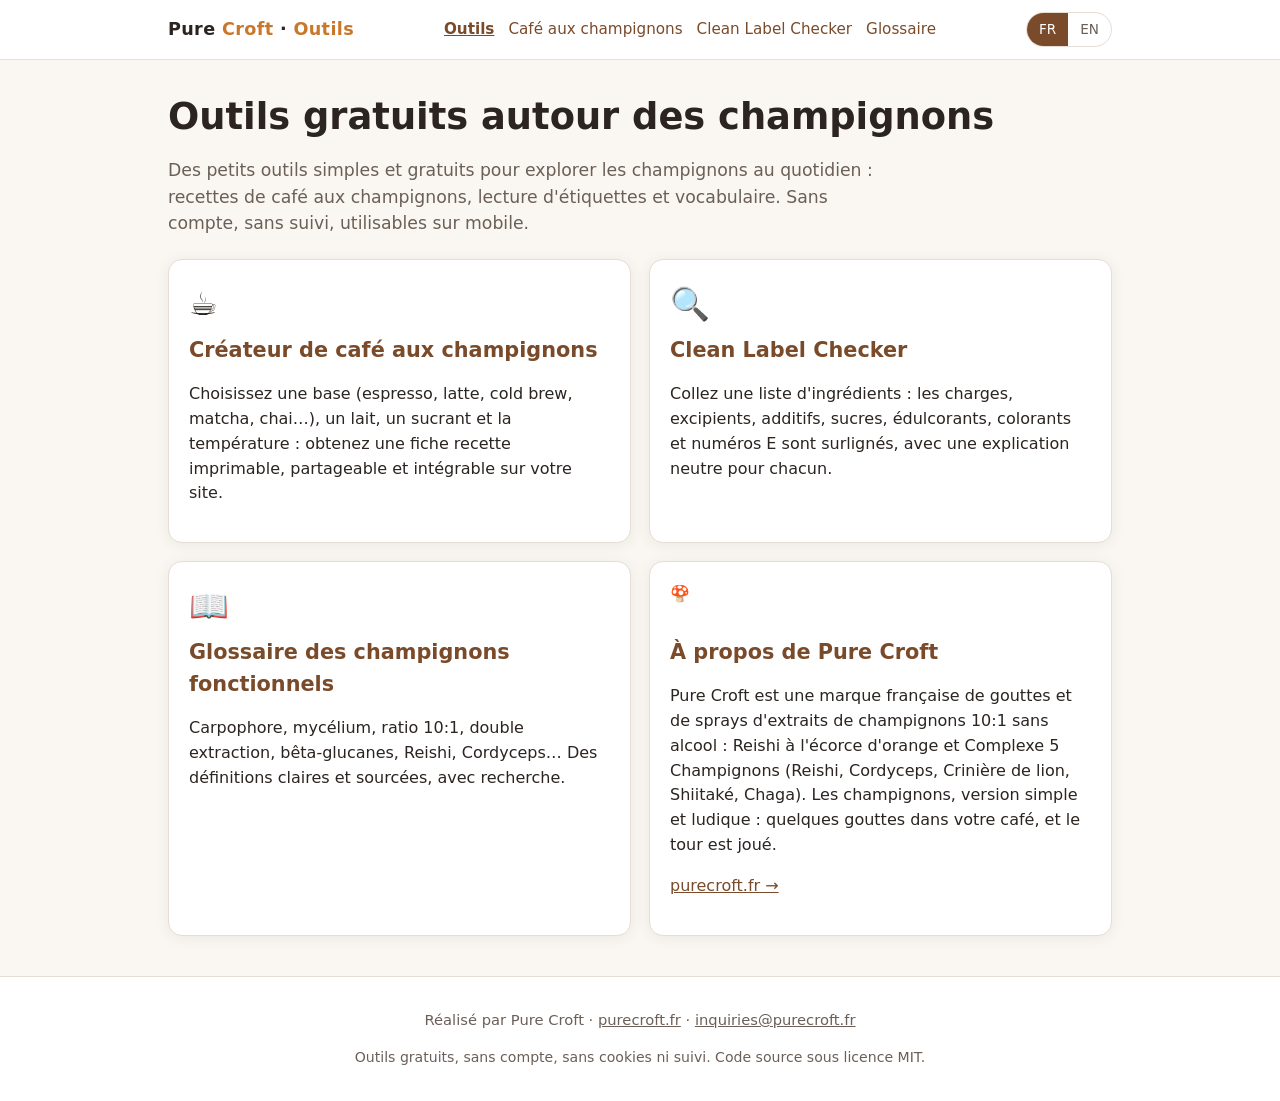
==== index.html @ 884c9f37 "Initial release" ====
<!doctype html>
<html lang="fr" class="lang-fr">
<head>
<meta charset="utf-8">
<meta name="viewport" content="width=device-width, initial-scale=1">
<title>Outils gratuits autour des champignons | Pure Croft</title>
<meta name="description" content="Outils gratuits Pure Croft : créateur de café aux champignons, vérificateur d&#x27;étiquettes clean label et glossaire des champignons fonctionnels. Sans compte ni suivi.">
<meta name="pc-title-fr" content="Outils gratuits autour des champignons | Pure Croft">
<meta name="pc-title-en" content="Free mushroom tools | Pure Croft">
<link rel="canonical" href="https://purecroft.github.io/tools/">
<link rel="alternate" hreflang="fr" href="https://purecroft.github.io/tools/">
<link rel="alternate" hreflang="en" href="https://purecroft.github.io/tools/?lang=en">
<link rel="alternate" hreflang="x-default" href="https://purecroft.github.io/tools/">
<meta name="robots" content="index,follow">
<meta name="author" content="Pure Croft">
<meta name="theme-color" content="#7a4b2a">
<meta property="og:type" content="website">
<meta property="og:site_name" content="Pure Croft Tools">
<meta property="og:title" content="Outils gratuits autour des champignons | Pure Croft">
<meta property="og:description" content="Outils gratuits Pure Croft : créateur de café aux champignons, vérificateur d&#x27;étiquettes clean label et glossaire des champignons fonctionnels. Sans compte ni suivi.">
<meta property="og:url" content="https://purecroft.github.io/tools/">
<meta property="og:image" content="https://purecroft.github.io/tools/assets/og-index.png">
<meta property="og:image:width" content="1200">
<meta property="og:image:height" content="630">
<meta property="og:locale" content="fr_FR">
<meta property="og:locale:alternate" content="en_GB">
<meta name="twitter:card" content="summary_large_image">
<meta name="twitter:title" content="Free mushroom tools | Pure Croft">
<meta name="twitter:description" content="Free Pure Croft tools: mushroom coffee recipe builder, clean label ingredient checker and functional mushroom glossary. No account, no tracking.">
<meta name="twitter:image" content="https://purecroft.github.io/tools/assets/og-index.png">
<link rel="icon" href="assets/favicon.svg" type="image/svg+xml">
<link rel="stylesheet" href="assets/style.css">

<script src="assets/common.js"></script>
<script type="application/ld+json">
{
 "@context": "https://schema.org",
 "@graph": [
  {
   "@type": "WebSite",
   "name": "Pure Croft Tools",
   "url": "https://purecroft.github.io/tools/",
   "inLanguage": [
    "fr",
    "en"
   ],
   "publisher": {
    "@type": "Organization",
    "name": "Pure Croft",
    "url": "https://purecroft.fr/",
    "email": "inquiries@purecroft.fr"
   }
  },
  {
   "@type": "ItemList",
   "itemListElement": [
    {
     "@type": "ListItem",
     "position": 1,
     "url": "https://purecroft.github.io/tools/mushroom-coffee-builder/",
     "name": "Créateur de café aux champignons / Mushroom Coffee Builder"
    },
    {
     "@type": "ListItem",
     "position": 2,
     "url": "https://purecroft.github.io/tools/clean-label-checker/",
     "name": "Clean Label Checker"
    },
    {
     "@type": "ListItem",
     "position": 3,
     "url": "https://purecroft.github.io/tools/glossary/",
     "name": "Glossaire des champignons fonctionnels / Functional mushroom glossary"
    }
   ]
  }
 ]
}
</script>

</head>
<body>
<a class="skip" href="#main"><span class="l-fr">Aller au contenu</span><span class="l-en" lang="en">Skip to content</span></a>
<header class="site"><div class="wrap">
<a class="logo" href="">Pure <span>Croft</span> · <span class="l-fr">Outils</span><span class="l-en" lang="en">Tools</span></a>
<nav class="tools" aria-label="Outils / Tools"><a href="" aria-current="page"><span class="l-fr">Outils</span><span class="l-en" lang="en">Tools</span></a><a href="mushroom-coffee-builder/"><span class="l-fr">Café aux champignons</span><span class="l-en" lang="en">Mushroom coffee</span></a><a href="clean-label-checker/"><span class="l-fr">Clean Label Checker</span><span class="l-en" lang="en">Clean Label Checker</span></a><a href="glossary/"><span class="l-fr">Glossaire</span><span class="l-en" lang="en">Glossary</span></a></nav>
<div class="langswitch" role="group" aria-label="Langue / Language"><button type="button" data-lang="fr" aria-pressed="true">FR</button><button type="button" data-lang="en" aria-pressed="false">EN</button></div>
</div></header>
<main id="main"><div class="wrap">

<h1><span class="l-fr">Outils gratuits autour des champignons</span><span class="l-en" lang="en">Free mushroom tools</span></h1>
<p class="lede"><span class="l-fr">Des petits outils simples et gratuits pour explorer les champignons au quotidien : recettes de café aux champignons, lecture d'étiquettes et vocabulaire. Sans compte, sans suivi, utilisables sur mobile.</span><span class="l-en" lang="en">Small, simple and free tools to explore mushrooms in everyday life: mushroom coffee recipes, label reading and vocabulary. No account, no tracking, mobile friendly.</span></p>
<div class="grid two" style="margin-top:22px">
<a class="card tile" href="mushroom-coffee-builder/"><div class="emoji" aria-hidden="true">☕</div>
<h2><span class="l-fr">Créateur de café aux champignons</span><span class="l-en" lang="en">Mushroom Coffee Builder</span></h2>
<p><span class="l-fr">Choisissez une base (espresso, latte, cold brew, matcha, chai…), un lait, un sucrant et la température : obtenez une fiche recette imprimable, partageable et intégrable sur votre site.</span><span class="l-en" lang="en">Pick a base (espresso, latte, cold brew, matcha, chai…), milk, sweetener and temperature: get a printable, shareable recipe card you can also embed on your site.</span></p></a>
<a class="card tile" href="clean-label-checker/"><div class="emoji" aria-hidden="true">🔍</div>
<h2><span class="l-fr">Clean Label Checker</span><span class="l-en" lang="en">Clean Label Checker</span></h2>
<p><span class="l-fr">Collez une liste d'ingrédients : les charges, excipients, additifs, sucres, édulcorants, colorants et numéros E sont surlignés, avec une explication neutre pour chacun.</span><span class="l-en" lang="en">Paste an ingredient list: fillers, excipients, additives, sugars, sweeteners, colours and E-numbers are highlighted, each with a neutral one-line explanation.</span></p></a>
<a class="card tile" href="glossary/"><div class="emoji" aria-hidden="true">📖</div>
<h2><span class="l-fr">Glossaire des champignons fonctionnels</span><span class="l-en" lang="en">Functional mushroom glossary</span></h2>
<p><span class="l-fr">Carpophore, mycélium, ratio 10:1, double extraction, bêta-glucanes, Reishi, Cordyceps… Des définitions claires et sourcées, avec recherche.</span><span class="l-en" lang="en">Fruiting body, mycelium, 10:1 ratio, dual extraction, beta-glucans, Reishi, Cordyceps… Clear, sourced definitions with search.</span></p></a>
<div class="card"><div class="emoji" aria-hidden="true">🍄</div>
<h2 style="color:var(--brand)"><span class="l-fr">À propos de Pure Croft</span><span class="l-en" lang="en">About Pure Croft</span></h2>
<p><span class="l-fr">Pure Croft est une marque française de gouttes et de sprays d'extraits de champignons 10:1 sans alcool : Reishi à l'écorce d'orange et Complexe 5 Champignons (Reishi, Cordyceps, Crinière de lion, Shiitaké, Chaga). Les champignons, version simple et ludique : quelques gouttes dans votre café, et le tour est joué.</span><span class="l-en" lang="en">Pure Croft is a French brand of alcohol-free 10:1 mushroom extract drops and sprays: Reishi with orange peel and the 5-Mushroom Complex (Reishi, Cordyceps, Lion's Mane, Shiitake, Chaga). Mushrooms made fun and convenient: a few drops in your coffee and you're done.</span></p>
<p><a href="https://purecroft.fr/">purecroft.fr →</a></p></div>
</div>

</div></main>
<footer class="site"><div class="wrap">
<p><span class="l-fr">Réalisé par</span><span class="l-en" lang="en">Made by</span> Pure Croft · <a href="https://purecroft.fr/">purecroft.fr</a> · <a href="mailto:inquiries@purecroft.fr">inquiries@purecroft.fr</a></p>
<p class="note"><span class="l-fr">Outils gratuits, sans compte, sans cookies ni suivi. Code source sous licence MIT.</span><span class="l-en" lang="en">Free tools, no account, no cookies, no tracking. Source code under the MIT licence.</span></p>
</div></footer>
</body>
</html>
---- assets/style.css ----
/* Pure Croft Tools - shared styles. MIT License (c) 2026 Pure Croft SASU */
:root{
  --bg:#faf7f2; --card:#fff; --ink:#2b2420; --muted:#6b5f57; --line:#e6ddd3;
  --brand:#7a4b2a; --brand-2:#c9772b; --accent:#f3e6d6; --ok:#2f6f4f;
  --radius:14px; --shadow:0 2px 14px rgba(60,40,20,.08);
  --font:system-ui,-apple-system,"Segoe UI",Roboto,"Helvetica Neue",Arial,sans-serif;
}
*{box-sizing:border-box}
html{-webkit-text-size-adjust:100%}
body{margin:0;background:var(--bg);color:var(--ink);font:16px/1.55 var(--font)}
a{color:var(--brand)}
a:hover{color:var(--brand-2)}
img{max-width:100%}
.wrap{max-width:980px;margin:0 auto;padding:0 18px}
.skip{position:absolute;left:-999px}
.skip:focus{left:10px;top:10px;background:#fff;padding:8px;z-index:9}

/* language visibility */
html.lang-fr .l-en, html.lang-en .l-fr{display:none !important}

header.site{background:var(--card);border-bottom:1px solid var(--line)}
header.site .wrap{display:flex;align-items:center;justify-content:space-between;gap:12px;padding-top:12px;padding-bottom:12px;flex-wrap:wrap}
.logo{font-weight:800;letter-spacing:.02em;text-decoration:none;color:var(--ink);font-size:1.1rem}
.logo span{color:var(--brand-2)}
nav.tools{display:flex;gap:14px;flex-wrap:wrap;font-size:.95rem}
nav.tools a{text-decoration:none}
nav.tools a[aria-current="page"]{font-weight:700;text-decoration:underline}
.langswitch{display:inline-flex;border:1px solid var(--line);border-radius:999px;overflow:hidden}
.langswitch button{border:0;background:transparent;padding:6px 12px;font:inherit;font-size:.85rem;cursor:pointer;color:var(--muted)}
.langswitch button[aria-pressed="true"]{background:var(--brand);color:#fff}

main{padding:28px 0 40px}
h1{font-size:clamp(1.6rem,4vw,2.3rem);line-height:1.2;margin:.2em 0 .3em}
h2{font-size:1.3rem;margin:1.4em 0 .5em}
.lede{color:var(--muted);font-size:1.08rem;max-width:720px}
.card{background:var(--card);border:1px solid var(--line);border-radius:var(--radius);box-shadow:var(--shadow);padding:20px}
.grid{display:grid;gap:18px}
@media(min-width:820px){.grid.two{grid-template-columns:1fr 1fr}}
.tile{display:block;text-decoration:none;color:inherit;transition:transform .1s}
.tile:hover{transform:translateY(-2px)}
.tile h2{margin-top:.2em;color:var(--brand)}
.tile .emoji{font-size:2rem}

label{font-weight:600;display:block;margin:0 0 6px}
fieldset{border:0;padding:0;margin:0 0 16px}
legend{font-weight:700;margin-bottom:8px}
.chips{display:flex;flex-wrap:wrap;gap:8px}
.chips input{position:absolute;opacity:0;pointer-events:none}
.chips label{font-weight:500;margin:0;border:1px solid var(--line);background:#fff;border-radius:999px;padding:7px 13px;cursor:pointer;font-size:.93rem}
.chips input:checked+label{background:var(--brand);border-color:var(--brand);color:#fff}
.chips input:focus-visible+label{outline:2px solid var(--brand-2);outline-offset:2px}
.chips input:disabled+label{opacity:.4;cursor:not-allowed}
select,textarea,input[type=search],input[type=text]{width:100%;font:inherit;padding:10px 12px;border:1px solid var(--line);border-radius:10px;background:#fff;color:var(--ink)}
textarea{min-height:170px;resize:vertical}
.btn{display:inline-flex;align-items:center;gap:6px;border:1px solid var(--brand);background:var(--brand);color:#fff;padding:9px 16px;border-radius:999px;font:inherit;font-size:.95rem;cursor:pointer;text-decoration:none}
.btn.ghost{background:#fff;color:var(--brand)}
.btn:hover{filter:brightness(1.08)}
.actions{display:flex;flex-wrap:wrap;gap:10px;margin-top:14px}
.note{font-size:.88rem;color:var(--muted)}
.toast{position:fixed;left:50%;bottom:24px;transform:translateX(-50%);background:var(--ink);color:#fff;padding:10px 16px;border-radius:999px;font-size:.9rem;opacity:0;transition:opacity .2s;pointer-events:none;z-index:50}
.toast.show{opacity:1}

footer.site{border-top:1px solid var(--line);background:var(--card);padding:18px 0;font-size:.92rem;color:var(--muted);text-align:center}
footer.site a{color:var(--muted)}

/* print */
@media print{
  header.site,footer.site,.no-print,.toast{display:none !important}
  body{background:#fff}
  .card{box-shadow:none;border:1px solid #999}
}
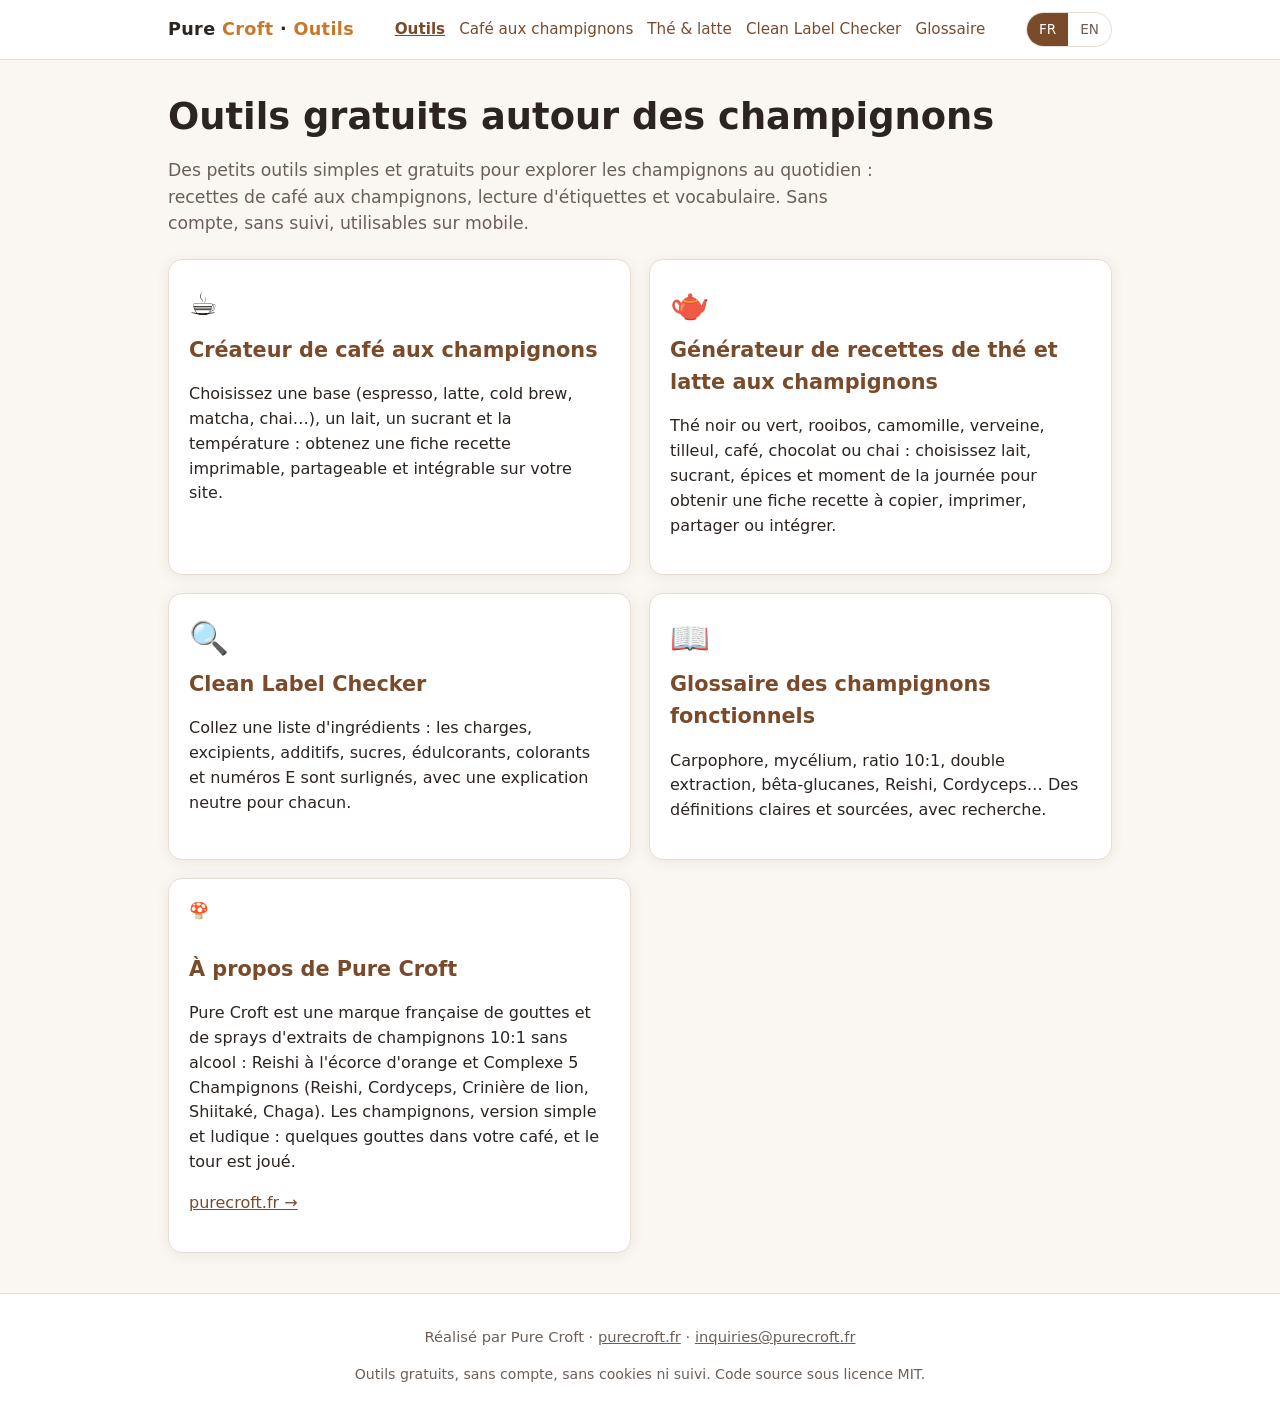
==== commit 9638ff6b: "Add Mushroom Tea & Latte Recipe Generator" ====
--- a/index.html
+++ b/index.html
@@ -4,7 +4,7 @@
 <meta charset="utf-8">
 <meta name="viewport" content="width=device-width, initial-scale=1">
 <title>Outils gratuits autour des champignons | Pure Croft</title>
-<meta name="description" content="Outils gratuits Pure Croft : créateur de café aux champignons, vérificateur d&#x27;étiquettes clean label et glossaire des champignons fonctionnels. Sans compte ni suivi.">
+<meta name="description" content="Outils gratuits Pure Croft : créateur de café aux champignons, générateur de thés et lattes aux champignons, vérificateur d&#x27;étiquettes clean label et glossaire des champignons fonctionnels. Sans compte ni suivi.">
 <meta name="pc-title-fr" content="Outils gratuits autour des champignons | Pure Croft">
 <meta name="pc-title-en" content="Free mushroom tools | Pure Croft">
 <link rel="canonical" href="https://purecroft.github.io/tools/">
@@ -17,7 +17,7 @@
 <meta property="og:type" content="website">
 <meta property="og:site_name" content="Pure Croft Tools">
 <meta property="og:title" content="Outils gratuits autour des champignons | Pure Croft">
-<meta property="og:description" content="Outils gratuits Pure Croft : créateur de café aux champignons, vérificateur d&#x27;étiquettes clean label et glossaire des champignons fonctionnels. Sans compte ni suivi.">
+<meta property="og:description" content="Outils gratuits Pure Croft : créateur de café aux champignons, générateur de thés et lattes aux champignons, vérificateur d&#x27;étiquettes clean label et glossaire des champignons fonctionnels. Sans compte ni suivi.">
 <meta property="og:url" content="https://purecroft.github.io/tools/">
 <meta property="og:image" content="https://purecroft.github.io/tools/assets/og-index.png">
 <meta property="og:image:width" content="1200">
@@ -26,7 +26,7 @@
 <meta property="og:locale:alternate" content="en_GB">
 <meta name="twitter:card" content="summary_large_image">
 <meta name="twitter:title" content="Free mushroom tools | Pure Croft">
-<meta name="twitter:description" content="Free Pure Croft tools: mushroom coffee recipe builder, clean label ingredient checker and functional mushroom glossary. No account, no tracking.">
+<meta name="twitter:description" content="Free Pure Croft tools: mushroom coffee recipe builder, mushroom tea &amp; latte recipe generator, clean label ingredient checker and functional mushroom glossary. No account, no tracking.">
 <meta name="twitter:image" content="https://purecroft.github.io/tools/assets/og-index.png">
 <link rel="icon" href="assets/favicon.svg" type="image/svg+xml">
 <link rel="stylesheet" href="assets/style.css">
@@ -63,12 +63,18 @@
     {
      "@type": "ListItem",
      "position": 2,
+     "url": "https://purecroft.github.io/tools/tea-latte/",
+     "name": "Générateur de recettes de thé et latte aux champignons / Mushroom Tea & Latte Recipe Generator"
+    },
+    {
+     "@type": "ListItem",
+     "position": 3,
      "url": "https://purecroft.github.io/tools/clean-label-checker/",
      "name": "Clean Label Checker"
     },
     {
      "@type": "ListItem",
-     "position": 3,
+     "position": 4,
      "url": "https://purecroft.github.io/tools/glossary/",
      "name": "Glossaire des champignons fonctionnels / Functional mushroom glossary"
     }
@@ -83,7 +89,7 @@
 <a class="skip" href="#main"><span class="l-fr">Aller au contenu</span><span class="l-en" lang="en">Skip to content</span></a>
 <header class="site"><div class="wrap">
 <a class="logo" href="">Pure <span>Croft</span> · <span class="l-fr">Outils</span><span class="l-en" lang="en">Tools</span></a>
-<nav class="tools" aria-label="Outils / Tools"><a href="" aria-current="page"><span class="l-fr">Outils</span><span class="l-en" lang="en">Tools</span></a><a href="mushroom-coffee-builder/"><span class="l-fr">Café aux champignons</span><span class="l-en" lang="en">Mushroom coffee</span></a><a href="clean-label-checker/"><span class="l-fr">Clean Label Checker</span><span class="l-en" lang="en">Clean Label Checker</span></a><a href="glossary/"><span class="l-fr">Glossaire</span><span class="l-en" lang="en">Glossary</span></a></nav>
+<nav class="tools" aria-label="Outils / Tools"><a href="" aria-current="page"><span class="l-fr">Outils</span><span class="l-en" lang="en">Tools</span></a><a href="mushroom-coffee-builder/"><span class="l-fr">Café aux champignons</span><span class="l-en" lang="en">Mushroom coffee</span></a><a href="tea-latte/"><span class="l-fr">Thé & latte</span><span class="l-en" lang="en">Tea & latte</span></a><a href="clean-label-checker/"><span class="l-fr">Clean Label Checker</span><span class="l-en" lang="en">Clean Label Checker</span></a><a href="glossary/"><span class="l-fr">Glossaire</span><span class="l-en" lang="en">Glossary</span></a></nav>
 <div class="langswitch" role="group" aria-label="Langue / Language"><button type="button" data-lang="fr" aria-pressed="true">FR</button><button type="button" data-lang="en" aria-pressed="false">EN</button></div>
 </div></header>
 <main id="main"><div class="wrap">
@@ -94,6 +100,9 @@
 <a class="card tile" href="mushroom-coffee-builder/"><div class="emoji" aria-hidden="true">☕</div>
 <h2><span class="l-fr">Créateur de café aux champignons</span><span class="l-en" lang="en">Mushroom Coffee Builder</span></h2>
 <p><span class="l-fr">Choisissez une base (espresso, latte, cold brew, matcha, chai…), un lait, un sucrant et la température : obtenez une fiche recette imprimable, partageable et intégrable sur votre site.</span><span class="l-en" lang="en">Pick a base (espresso, latte, cold brew, matcha, chai…), milk, sweetener and temperature: get a printable, shareable recipe card you can also embed on your site.</span></p></a>
+<a class="card tile" href="tea-latte/"><div class="emoji" aria-hidden="true">🫖</div>
+<h2><span class="l-fr">Générateur de recettes de thé et latte aux champignons</span><span class="l-en" lang="en">Mushroom Tea & Latte Recipe Generator</span></h2>
+<p><span class="l-fr">Thé noir ou vert, rooibos, camomille, verveine, tilleul, café, chocolat ou chai : choisissez lait, sucrant, épices et moment de la journée pour obtenir une fiche recette à copier, imprimer, partager ou intégrer.</span><span class="l-en" lang="en">Black or green tea, rooibos, chamomile, verbena, linden, coffee, cocoa or chai: pick milk, sweetener, spices and time of day to get a recipe card to copy, print, share or embed.</span></p></a>
 <a class="card tile" href="clean-label-checker/"><div class="emoji" aria-hidden="true">🔍</div>
 <h2><span class="l-fr">Clean Label Checker</span><span class="l-en" lang="en">Clean Label Checker</span></h2>
 <p><span class="l-fr">Collez une liste d'ingrédients : les charges, excipients, additifs, sucres, édulcorants, colorants et numéros E sont surlignés, avec une explication neutre pour chacun.</span><span class="l-en" lang="en">Paste an ingredient list: fillers, excipients, additives, sugars, sweeteners, colours and E-numbers are highlighted, each with a neutral one-line explanation.</span></p></a>
